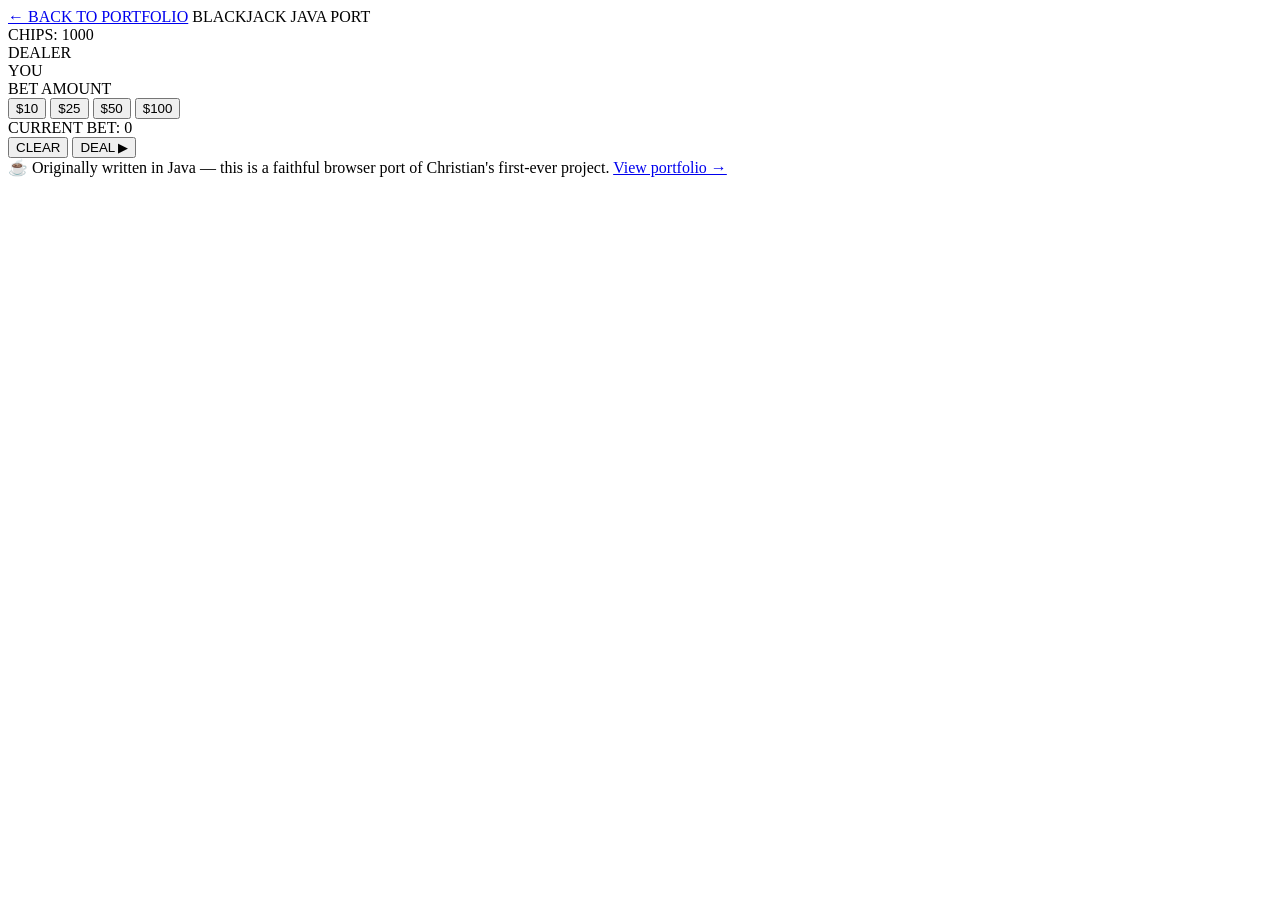
==== blackjack/index.html @ cd3cc762 "feat: add Blackjack game page HTML" ====
<!DOCTYPE html>
<html lang="en">
<head>
  <meta charset="UTF-8">
  <meta name="viewport" content="width=device-width, initial-scale=1.0">
  <title>Blackjack — Christian's Portfolio</title>
  <link rel="preconnect" href="https://fonts.googleapis.com">
  <link rel="preconnect" href="https://fonts.gstatic.com" crossorigin>
  <link href="https://fonts.googleapis.com/css2?family=Press+Start+2P&family=Rajdhani:wght@400;600;700&family=JetBrains+Mono:wght@400;700&display=swap" rel="stylesheet">
  <link rel="stylesheet" href="style.css">
</head>
<body>

  <div class="scanlines"></div>

  <!-- ── BACK NAV ── -->
  <div class="top-bar">
    <a href="../" class="back-btn">← BACK TO PORTFOLIO</a>
    <span class="top-title">BLACKJACK <span class="java-badge">JAVA PORT</span></span>
    <div class="top-credits">
      CHIPS: <span id="creditsDisplay">1000</span>
    </div>
  </div>

  <!-- ── TABLE ── -->
  <main class="table">

    <!-- ── DEALER ── -->
    <div class="zone dealer-zone">
      <div class="zone-label">DEALER <span id="dealerScore" class="score-badge"></span></div>
      <div class="hand" id="dealerHand"></div>
    </div>

    <!-- ── MESSAGE ── -->
    <div class="message-area">
      <div id="message" class="message"></div>
    </div>

    <!-- ── PLAYER ── -->
    <div class="zone player-zone">
      <div class="zone-label">YOU <span id="playerScore" class="score-badge"></span></div>
      <div class="hand" id="playerHand"></div>
    </div>

    <!-- ── BET / CONTROLS ── -->
    <div class="controls-wrap">

      <!-- Betting phase -->
      <div id="betPanel" class="panel">
        <div class="bet-row">
          <span class="panel-lbl">BET AMOUNT</span>
          <div class="chip-buttons">
            <button class="chip-btn" data-amount="10">$10</button>
            <button class="chip-btn" data-amount="25">$25</button>
            <button class="chip-btn" data-amount="50">$50</button>
            <button class="chip-btn" data-amount="100">$100</button>
          </div>
        </div>
        <div class="bet-display">
          CURRENT BET: <span id="betDisplay" class="bet-amount">0</span>
        </div>
        <div class="bet-actions">
          <button id="clearBetBtn" class="btn-game secondary">CLEAR</button>
          <button id="dealBtn" class="btn-game primary">DEAL ▶</button>
        </div>
      </div>

      <!-- Playing phase -->
      <div id="playPanel" class="panel" hidden>
        <div class="play-info">
          BET: <span id="currentBetDisplay" class="bet-amount"></span>
          &nbsp;|&nbsp;
          CHIPS: <span id="chipsInPlay" class="bet-amount"></span>
        </div>
        <div class="play-buttons">
          <button id="hitBtn"    class="btn-game primary">HIT</button>
          <button id="standBtn"  class="btn-game secondary">STAND</button>
          <button id="doubleBtn" class="btn-game double">DOUBLE</button>
        </div>
      </div>

      <!-- Result phase -->
      <div id="resultPanel" class="panel" hidden>
        <div id="resultMsg" class="result-msg"></div>
        <button id="newGameBtn" class="btn-game primary">NEW HAND ▶</button>
      </div>

    </div>

    <!-- ── JAVA NOTE ── -->
    <div class="java-note">
      <span class="note-icon">☕</span>
      <span>Originally written in Java — this is a faithful browser port of Christian's first-ever project.</span>
      <a href="../" class="note-link">View portfolio →</a>
    </div>

  </main>

  <script src="game.js"></script>
</body>
</html>
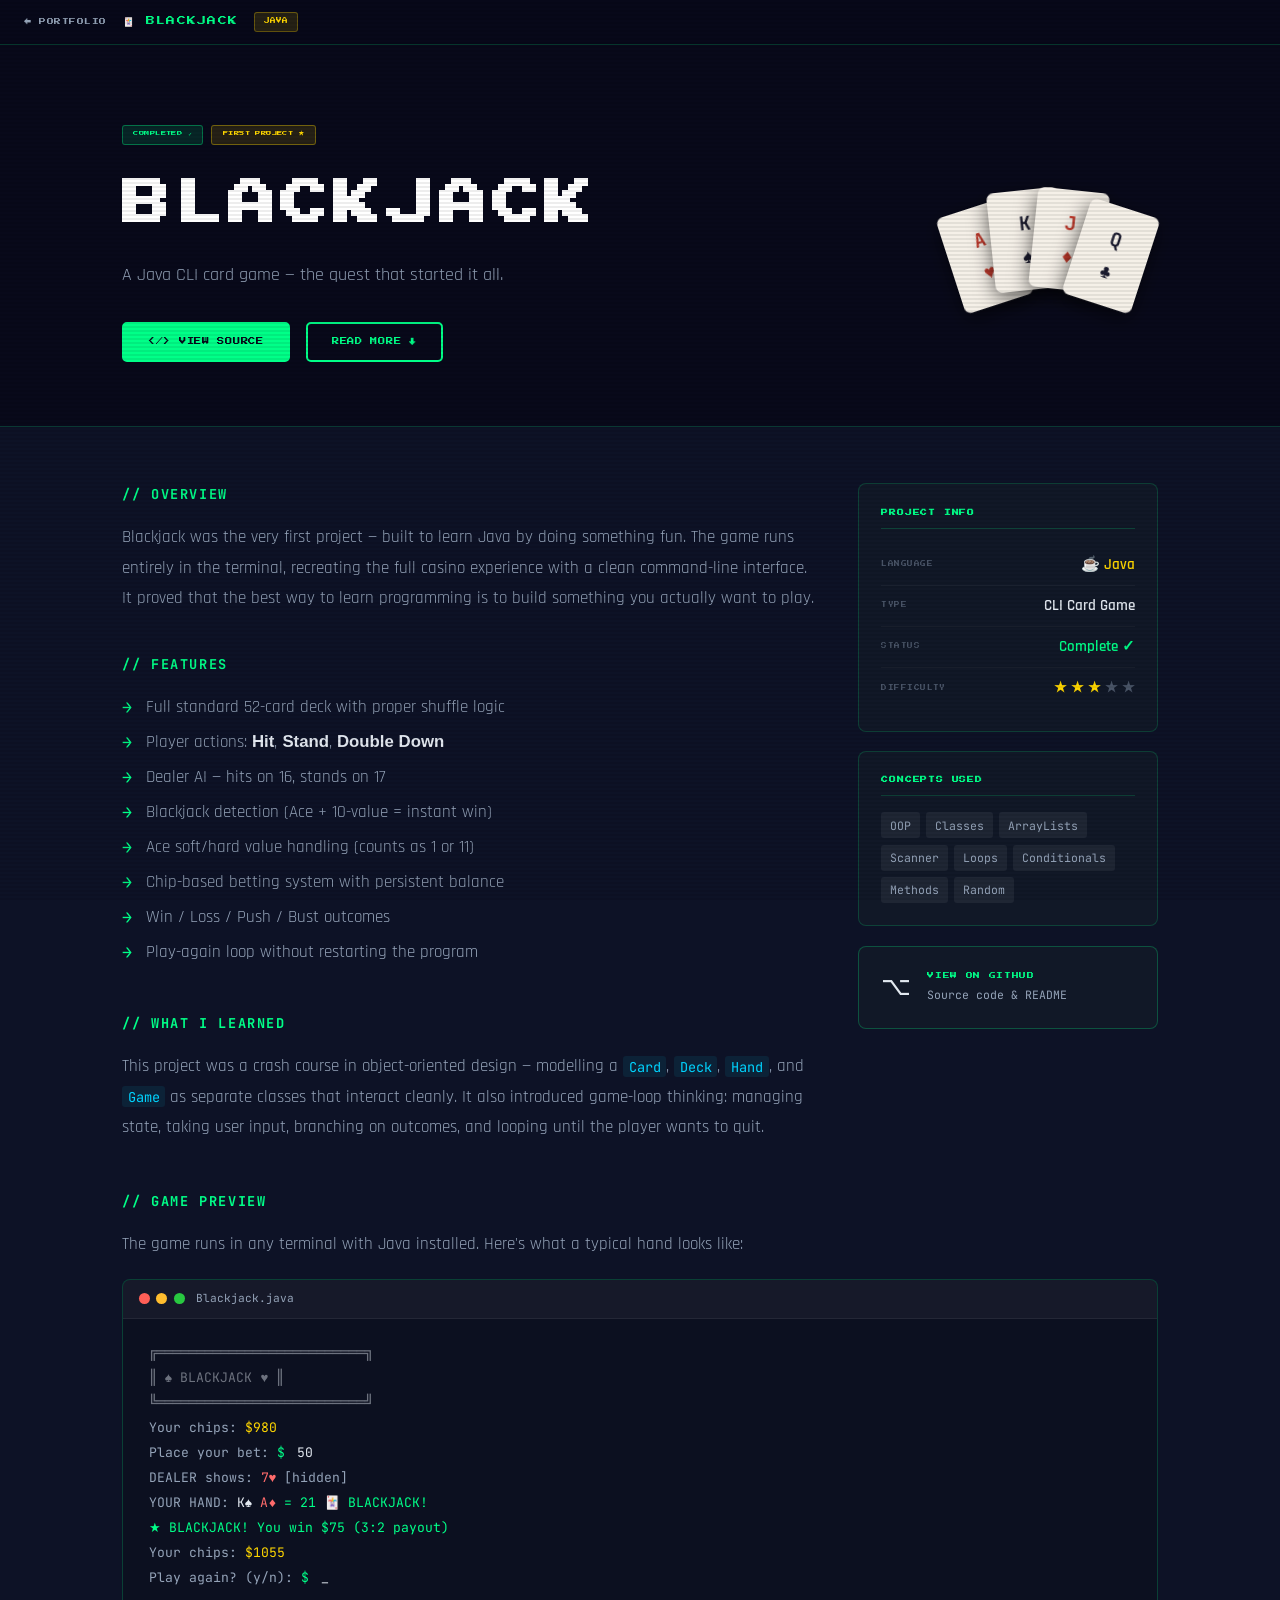
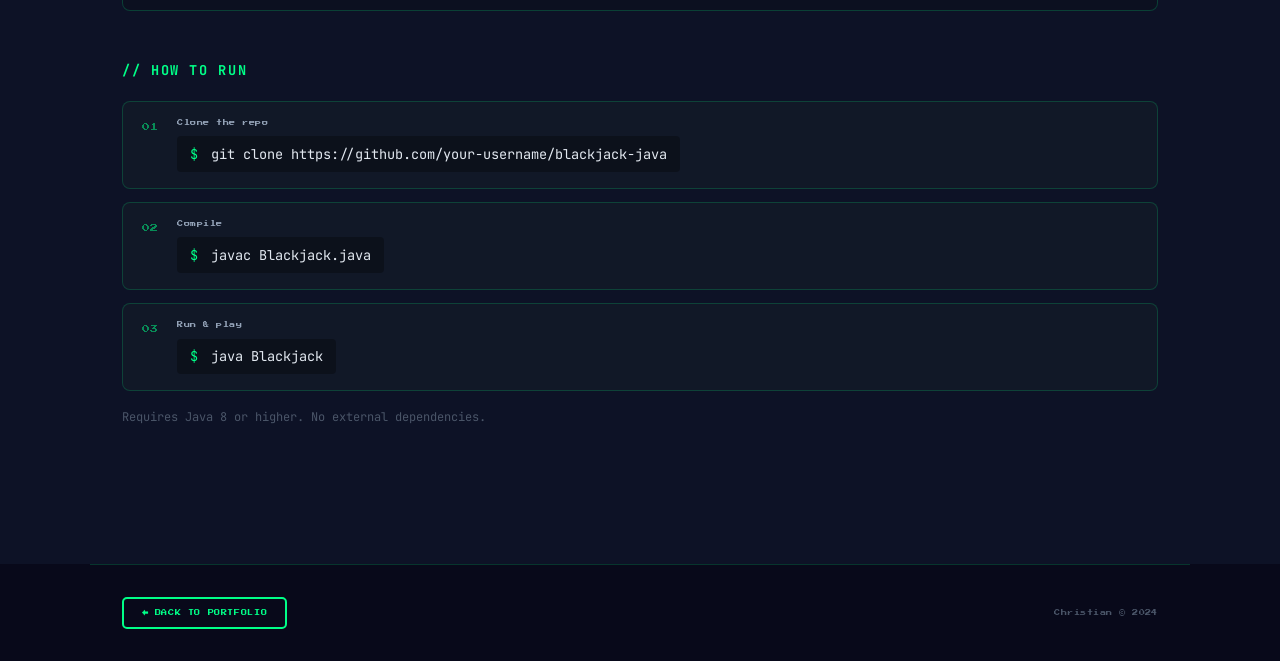
==== commit 834b0dc2: "feat: add Blackjack project showcase page with terminal demo and run instructions" ====
--- a/blackjack/index.html
+++ b/blackjack/index.html
@@ -13,89 +13,211 @@
 
   <div class="scanlines"></div>
 
-  <!-- ── BACK NAV ── -->
   <div class="top-bar">
-    <a href="../" class="back-btn">← BACK TO PORTFOLIO</a>
-    <span class="top-title">BLACKJACK <span class="java-badge">JAVA PORT</span></span>
-    <div class="top-credits">
-      CHIPS: <span id="creditsDisplay">1000</span>
-    </div>
+    <a href="../" class="back-btn">← PORTFOLIO</a>
+    <span class="top-title">🃏 BLACKJACK</span>
+    <span class="java-badge">JAVA</span>
   </div>
 
-  <!-- ── TABLE ── -->
-  <main class="table">
-
-    <!-- ── DEALER ── -->
-    <div class="zone dealer-zone">
-      <div class="zone-label">DEALER <span id="dealerScore" class="score-badge"></span></div>
-      <div class="hand" id="dealerHand"></div>
-    </div>
-
-    <!-- ── MESSAGE ── -->
-    <div class="message-area">
-      <div id="message" class="message"></div>
-    </div>
-
-    <!-- ── PLAYER ── -->
-    <div class="zone player-zone">
-      <div class="zone-label">YOU <span id="playerScore" class="score-badge"></span></div>
-      <div class="hand" id="playerHand"></div>
-    </div>
-
-    <!-- ── BET / CONTROLS ── -->
-    <div class="controls-wrap">
-
-      <!-- Betting phase -->
-      <div id="betPanel" class="panel">
-        <div class="bet-row">
-          <span class="panel-lbl">BET AMOUNT</span>
-          <div class="chip-buttons">
-            <button class="chip-btn" data-amount="10">$10</button>
-            <button class="chip-btn" data-amount="25">$25</button>
-            <button class="chip-btn" data-amount="50">$50</button>
-            <button class="chip-btn" data-amount="100">$100</button>
+  <main class="page">
+
+    <!-- ── HERO ── -->
+    <section class="proj-hero">
+      <div class="proj-hero-content">
+        <div class="status-row">
+          <span class="badge green">COMPLETED ✓</span>
+          <span class="badge gold">FIRST PROJECT ★</span>
+        </div>
+        <h1 class="proj-title">BLACKJACK</h1>
+        <p class="proj-sub">A Java CLI card game — the quest that started it all.</p>
+        <div class="proj-actions">
+          <a href="https://github.com" target="_blank" class="btn primary">&lt;/&gt; VIEW SOURCE</a>
+          <a href="#overview" class="btn outline">READ MORE ↓</a>
+        </div>
+      </div>
+      <div class="proj-hero-art">
+        <div class="card-fan">
+          <div class="fan-card" style="--r:-18deg; --tx:-50px; --c:#c0392b;">A<br>♥</div>
+          <div class="fan-card" style="--r:-6deg;  --tx:-16px; --c:#1a1a2e;">K<br>♠</div>
+          <div class="fan-card" style="--r: 6deg;  --tx: 16px; --c:#c0392b;">J<br>♦</div>
+          <div class="fan-card" style="--r: 18deg; --tx: 50px; --c:#1a1a2e;">Q<br>♣</div>
+        </div>
+      </div>
+    </section>
+
+    <!-- ── OVERVIEW ── -->
+    <section class="content-section" id="overview">
+      <div class="container">
+
+        <div class="detail-grid">
+          <div class="detail-main">
+
+            <div class="detail-block">
+              <h2 class="block-title">// OVERVIEW</h2>
+              <p class="block-text">
+                Blackjack was the very first project — built to learn Java by doing something fun.
+                The game runs entirely in the terminal, recreating the full casino experience with
+                a clean command-line interface. It proved that the best way to learn programming
+                is to build something you actually want to play.
+              </p>
+            </div>
+
+            <div class="detail-block">
+              <h2 class="block-title">// FEATURES</h2>
+              <ul class="feature-list">
+                <li>Full standard 52-card deck with proper shuffle logic</li>
+                <li>Player actions: <strong>Hit</strong>, <strong>Stand</strong>, <strong>Double Down</strong></li>
+                <li>Dealer AI — hits on 16, stands on 17</li>
+                <li>Blackjack detection (Ace + 10-value = instant win)</li>
+                <li>Ace soft/hard value handling (counts as 1 or 11)</li>
+                <li>Chip-based betting system with persistent balance</li>
+                <li>Win / Loss / Push / Bust outcomes</li>
+                <li>Play-again loop without restarting the program</li>
+              </ul>
+            </div>
+
+            <div class="detail-block">
+              <h2 class="block-title">// WHAT I LEARNED</h2>
+              <p class="block-text">
+                This project was a crash course in object-oriented design — modelling a
+                <code>Card</code>, <code>Deck</code>, <code>Hand</code>, and <code>Game</code>
+                as separate classes that interact cleanly. It also introduced game-loop thinking:
+                managing state, taking user input, branching on outcomes, and looping until the
+                player wants to quit.
+              </p>
+            </div>
+
           </div>
-        </div>
-        <div class="bet-display">
-          CURRENT BET: <span id="betDisplay" class="bet-amount">0</span>
-        </div>
-        <div class="bet-actions">
-          <button id="clearBetBtn" class="btn-game secondary">CLEAR</button>
-          <button id="dealBtn" class="btn-game primary">DEAL ▶</button>
-        </div>
+
+          <!-- ── SIDEBAR ── -->
+          <aside class="detail-sidebar">
+            <div class="info-card">
+              <h3 class="info-title">PROJECT INFO</h3>
+              <div class="info-row">
+                <span class="info-lbl">LANGUAGE</span>
+                <span class="info-val java-text">☕ Java</span>
+              </div>
+              <div class="info-row">
+                <span class="info-lbl">TYPE</span>
+                <span class="info-val">CLI Card Game</span>
+              </div>
+              <div class="info-row">
+                <span class="info-lbl">STATUS</span>
+                <span class="info-val green-text">Complete ✓</span>
+              </div>
+              <div class="info-row">
+                <span class="info-lbl">DIFFICULTY</span>
+                <span class="info-val">
+                  <span class="star filled">★</span>
+                  <span class="star filled">★</span>
+                  <span class="star filled">★</span>
+                  <span class="star">★</span>
+                  <span class="star">★</span>
+                </span>
+              </div>
+            </div>
+
+            <div class="info-card">
+              <h3 class="info-title">CONCEPTS USED</h3>
+              <div class="tag-cloud">
+                <span class="chip">OOP</span>
+                <span class="chip">Classes</span>
+                <span class="chip">ArrayLists</span>
+                <span class="chip">Scanner</span>
+                <span class="chip">Loops</span>
+                <span class="chip">Conditionals</span>
+                <span class="chip">Methods</span>
+                <span class="chip">Random</span>
+              </div>
+            </div>
+
+            <a href="https://github.com" target="_blank" class="github-cta">
+              <span class="gh-icon">⌥</span>
+              <div>
+                <div class="gh-title">VIEW ON GITHUB</div>
+                <div class="gh-sub">Source code & README</div>
+              </div>
+            </a>
+          </aside>
+        </div>
+
+        <!-- ── TERMINAL DEMO ── -->
+        <div class="detail-block">
+          <h2 class="block-title">// GAME PREVIEW</h2>
+          <p class="block-text" style="margin-bottom:1.2rem;">
+            The game runs in any terminal with Java installed.
+            Here's what a typical hand looks like:
+          </p>
+          <div class="terminal-box">
+            <div class="terminal-bar">
+              <span class="tdot red"></span>
+              <span class="tdot yellow"></span>
+              <span class="tdot green"></span>
+              <span class="tfile">Blackjack.java</span>
+            </div>
+            <div class="terminal-body">
+              <p><span class="t-out dim">╔══════════════════════════╗</span></p>
+              <p><span class="t-out dim">║   ♠  BLACKJACK  ♥        ║</span></p>
+              <p><span class="t-out dim">╚══════════════════════════╝</span></p>
+              <p><span class="t-out"></span></p>
+              <p><span class="t-out muted">Your chips: </span><span class="t-out gold">$980</span></p>
+              <p><span class="t-out muted">Place your bet: </span><span class="t-prompt">$ </span><span class="t-out">50</span></p>
+              <p><span class="t-out"></span></p>
+              <p><span class="t-out muted">DEALER shows: </span><span class="t-out red">7♥</span><span class="t-out muted">  [hidden]</span></p>
+              <p><span class="t-out muted">YOUR HAND:   </span><span class="t-out">K♠  </span><span class="t-out red">A♦</span><span class="t-out green">  = 21 🃏 BLACKJACK!</span></p>
+              <p><span class="t-out"></span></p>
+              <p><span class="t-out green">★ BLACKJACK! You win $75 (3:2 payout)</span></p>
+              <p><span class="t-out muted">Your chips: </span><span class="t-out gold">$1055</span></p>
+              <p><span class="t-out"></span></p>
+              <p><span class="t-out muted">Play again? (y/n): </span><span class="t-prompt">$ </span><span class="blink t-out">_</span></p>
+            </div>
+          </div>
+        </div>
+
+        <div class="how-to-run">
+          <h2 class="block-title">// HOW TO RUN</h2>
+          <div class="run-steps">
+            <div class="run-step">
+              <span class="step-num">01</span>
+              <div class="step-content">
+                <div class="step-title">Clone the repo</div>
+                <div class="code-line"><span class="t-prompt">$</span> git clone https://github.com/your-username/blackjack-java</div>
+              </div>
+            </div>
+            <div class="run-step">
+              <span class="step-num">02</span>
+              <div class="step-content">
+                <div class="step-title">Compile</div>
+                <div class="code-line"><span class="t-prompt">$</span> javac Blackjack.java</div>
+              </div>
+            </div>
+            <div class="run-step">
+              <span class="step-num">03</span>
+              <div class="step-content">
+                <div class="step-title">Run &amp; play</div>
+                <div class="code-line"><span class="t-prompt">$</span> java Blackjack</div>
+              </div>
+            </div>
+          </div>
+          <p class="run-note">Requires Java 8 or higher. No external dependencies.</p>
+        </div>
+
       </div>
-
-      <!-- Playing phase -->
-      <div id="playPanel" class="panel" hidden>
-        <div class="play-info">
-          BET: <span id="currentBetDisplay" class="bet-amount"></span>
-          &nbsp;|&nbsp;
-          CHIPS: <span id="chipsInPlay" class="bet-amount"></span>
-        </div>
-        <div class="play-buttons">
-          <button id="hitBtn"    class="btn-game primary">HIT</button>
-          <button id="standBtn"  class="btn-game secondary">STAND</button>
-          <button id="doubleBtn" class="btn-game double">DOUBLE</button>
-        </div>
-      </div>
-
-      <!-- Result phase -->
-      <div id="resultPanel" class="panel" hidden>
-        <div id="resultMsg" class="result-msg"></div>
-        <button id="newGameBtn" class="btn-game primary">NEW HAND ▶</button>
-      </div>
-
-    </div>
-
-    <!-- ── JAVA NOTE ── -->
-    <div class="java-note">
-      <span class="note-icon">☕</span>
-      <span>Originally written in Java — this is a faithful browser port of Christian's first-ever project.</span>
-      <a href="../" class="note-link">View portfolio →</a>
-    </div>
+    </section>
+
+    <!-- ── FOOTER ── -->
+    <footer class="proj-footer">
+      <a href="../" class="btn outline btn-sm">← BACK TO PORTFOLIO</a>
+      <span class="footer-text">Christian &copy; 2024</span>
+    </footer>
 
   </main>
 
-  <script src="game.js"></script>
+  <script>
+    // Stagger the fan cards in on load
+    document.querySelectorAll('.fan-card').forEach((c, i) => {
+      c.style.animationDelay = (i * 0.1) + 's';
+    });
+  </script>
 </body>
 </html>
--- a/blackjack/style.css
+++ b/blackjack/style.css
@@ -0,0 +1,475 @@
+/* ───────────────────────────────
+   TOKENS
+─────────────────────────────── */
+:root {
+  --bg:       #08091a;
+  --bg2:      #0d1226;
+  --panel:    #111827;
+  --border:   rgba(0,255,136,.18);
+  --green:    #00ff88;
+  --gold:     #ffd700;
+  --red:      #ff4757;
+  --cyan:     #00d4ff;
+  --text:     #e2e8f0;
+  --muted:    #94a3b8;
+  --dim:      #4a5568;
+  --font-px:  'Press Start 2P', monospace;
+  --font-body:'Rajdhani', sans-serif;
+  --font-mono:'JetBrains Mono', monospace;
+}
+
+/* ───────────────────────────────
+   BASE
+─────────────────────────────── */
+*, *::before, *::after { box-sizing: border-box; margin: 0; padding: 0; }
+html { scroll-behavior: smooth; }
+
+body {
+  background: var(--bg);
+  color: var(--text);
+  font-family: var(--font-body);
+  font-size: 17px;
+  line-height: 1.7;
+}
+
+a { color: inherit; text-decoration: none; }
+
+::-webkit-scrollbar { width: 6px; }
+::-webkit-scrollbar-track { background: var(--bg2); }
+::-webkit-scrollbar-thumb { background: var(--green); border-radius: 3px; }
+
+.scanlines {
+  position: fixed;
+  inset: 0;
+  background: repeating-linear-gradient(
+    to bottom,
+    transparent 0, transparent 2px,
+    rgba(0,0,0,.07) 2px, rgba(0,0,0,.07) 4px
+  );
+  pointer-events: none;
+  z-index: 9000;
+}
+
+/* ───────────────────────────────
+   ANIMATIONS
+─────────────────────────────── */
+@keyframes blink   { 0%,100%{opacity:1} 50%{opacity:0} }
+@keyframes dealIn  {
+  from { opacity:0; transform: rotate(var(--r)) translateX(var(--tx)) translateY(-40px) scale(.8); }
+  to   { opacity:1; transform: rotate(var(--r)) translateX(var(--tx)) scale(1); }
+}
+@keyframes slideUp { from{opacity:0;transform:translateY(24px)} to{opacity:1;transform:translateY(0)} }
+
+/* ───────────────────────────────
+   TOP BAR
+─────────────────────────────── */
+.top-bar {
+  position: sticky;
+  top: 0;
+  display: flex;
+  align-items: center;
+  gap: 1rem;
+  padding: .75rem 1.5rem;
+  background: rgba(8,9,26,.92);
+  border-bottom: 1px solid var(--border);
+  backdrop-filter: blur(10px);
+  z-index: 100;
+}
+.back-btn {
+  font-family: var(--font-px);
+  font-size: .42rem;
+  color: var(--muted);
+  letter-spacing: .08em;
+  transition: color .2s;
+}
+.back-btn:hover { color: var(--green); }
+
+.top-title {
+  font-family: var(--font-px);
+  font-size: .55rem;
+  color: var(--green);
+  letter-spacing: .15em;
+}
+.java-badge {
+  font-family: var(--font-px);
+  font-size: .35rem;
+  background: rgba(255,215,0,.12);
+  color: var(--gold);
+  border: 1px solid rgba(255,215,0,.3);
+  padding: .25rem .55rem;
+  border-radius: 3px;
+}
+
+/* ───────────────────────────────
+   BUTTONS
+─────────────────────────────── */
+.btn {
+  font-family: var(--font-px);
+  font-size: .45rem;
+  letter-spacing: .1em;
+  padding: .75rem 1.5rem;
+  border-radius: 5px;
+  border: 2px solid transparent;
+  cursor: pointer;
+  display: inline-block;
+  transition: box-shadow .2s, transform .15s, background .15s;
+}
+.btn:active { transform: scale(.96); }
+.btn-sm { font-size: .38rem; padding: .55rem 1.1rem; }
+
+.btn.primary {
+  background: var(--green);
+  color: #08091a;
+  border-color: var(--green);
+}
+.btn.primary:hover { box-shadow: 0 0 20px rgba(0,255,136,.6); }
+
+.btn.outline {
+  background: transparent;
+  color: var(--green);
+  border-color: var(--green);
+}
+.btn.outline:hover { background: rgba(0,255,136,.08); }
+
+/* ───────────────────────────────
+   HERO
+─────────────────────────────── */
+.proj-hero {
+  display: flex;
+  align-items: center;
+  justify-content: space-between;
+  gap: 2rem;
+  padding: 5rem 2rem 4rem;
+  max-width: 1100px;
+  margin: 0 auto;
+  flex-wrap: wrap;
+}
+
+.status-row { display: flex; gap: .5rem; margin-bottom: 1.2rem; flex-wrap: wrap; }
+
+.badge {
+  font-family: var(--font-px);
+  font-size: .33rem;
+  letter-spacing: .08em;
+  padding: .3rem .65rem;
+  border-radius: 3px;
+  display: inline-block;
+}
+.badge.green { background: rgba(0,255,136,.12); color: var(--green); border: 1px solid rgba(0,255,136,.35); }
+.badge.gold  { background: rgba(255,215,0,.12);  color: var(--gold);  border: 1px solid rgba(255,215,0,.35); }
+
+.proj-title {
+  font-family: var(--font-px);
+  font-size: clamp(1.5rem, 5vw, 3rem);
+  color: #fff;
+  letter-spacing: .1em;
+  margin-bottom: .8rem;
+}
+.proj-sub {
+  font-size: 1.15rem;
+  color: var(--muted);
+  margin-bottom: 2rem;
+}
+.proj-actions { display: flex; gap: 1rem; flex-wrap: wrap; }
+
+/* Card fan art */
+.proj-hero-art {
+  flex-shrink: 0;
+  display: flex;
+  align-items: center;
+  justify-content: center;
+  width: 220px;
+  height: 160px;
+  position: relative;
+}
+
+.card-fan {
+  position: relative;
+  width: 80px;
+  height: 110px;
+}
+.fan-card {
+  position: absolute;
+  width: 72px;
+  height: 100px;
+  background: #f5f0e8;
+  border-radius: 7px;
+  display: flex;
+  flex-direction: column;
+  align-items: center;
+  justify-content: center;
+  gap: .3rem;
+  font-family: var(--font-mono);
+  font-size: 1.2rem;
+  font-weight: 700;
+  color: var(--c);
+  transform-origin: bottom center;
+  transform: rotate(var(--r)) translateX(var(--tx));
+  box-shadow: 0 6px 20px rgba(0,0,0,.6), 0 1px 0 rgba(255,255,255,.1);
+  animation: dealIn .5s cubic-bezier(.22,1,.36,1) both;
+  top: 0; left: 4px;
+}
+
+/* ───────────────────────────────
+   CONTENT
+─────────────────────────────── */
+.content-section {
+  padding: 0 0 5rem;
+  background: var(--bg2);
+  border-top: 1px solid var(--border);
+}
+.container {
+  max-width: 1100px;
+  margin: 0 auto;
+  padding: 3.5rem 2rem;
+}
+
+.detail-grid {
+  display: grid;
+  grid-template-columns: 1fr 300px;
+  gap: 2.5rem;
+  margin-bottom: 3rem;
+}
+.detail-main { display: flex; flex-direction: column; gap: 2.5rem; }
+
+.detail-block { }
+.block-title {
+  font-family: var(--font-mono);
+  font-size: .85rem;
+  color: var(--green);
+  letter-spacing: .12em;
+  margin-bottom: 1rem;
+}
+.block-text {
+  color: var(--muted);
+  line-height: 1.8;
+  font-size: 1.05rem;
+}
+.block-text code {
+  font-family: var(--font-mono);
+  font-size: .85rem;
+  color: var(--cyan);
+  background: rgba(0,212,255,.08);
+  padding: .1rem .35rem;
+  border-radius: 3px;
+}
+
+.feature-list {
+  list-style: none;
+  color: var(--muted);
+  font-size: 1.05rem;
+  line-height: 1.8;
+}
+.feature-list li {
+  padding-left: 1.5rem;
+  position: relative;
+  margin-bottom: .3rem;
+}
+.feature-list li::before {
+  content: '→';
+  position: absolute;
+  left: 0;
+  color: var(--green);
+  font-family: var(--font-mono);
+}
+.feature-list strong { color: var(--text); }
+
+/* ───────────────────────────────
+   SIDEBAR
+─────────────────────────────── */
+.detail-sidebar { display: flex; flex-direction: column; gap: 1.2rem; }
+
+.info-card {
+  background: var(--panel);
+  border: 1px solid var(--border);
+  border-radius: 8px;
+  padding: 1.4rem;
+}
+.info-title {
+  font-family: var(--font-px);
+  font-size: .42rem;
+  color: var(--green);
+  letter-spacing: .12em;
+  margin-bottom: 1rem;
+  padding-bottom: .6rem;
+  border-bottom: 1px solid var(--border);
+}
+.info-row {
+  display: flex;
+  justify-content: space-between;
+  align-items: center;
+  padding: .45rem 0;
+  border-bottom: 1px solid rgba(255,255,255,.04);
+}
+.info-row:last-child { border-bottom: none; }
+.info-lbl {
+  font-family: var(--font-px);
+  font-size: .35rem;
+  color: var(--dim);
+  letter-spacing: .08em;
+}
+.info-val { font-family: var(--font-body); font-weight: 600; font-size: .95rem; }
+.java-text  { color: var(--gold); }
+.green-text { color: var(--green); }
+
+.star       { color: var(--dim); font-size: .9rem; }
+.star.filled { color: var(--gold); }
+
+.tag-cloud { display: flex; flex-wrap: wrap; gap: .4rem; }
+.chip {
+  font-family: var(--font-mono);
+  font-size: .72rem;
+  padding: .2rem .55rem;
+  background: rgba(255,255,255,.06);
+  color: var(--muted);
+  border-radius: 3px;
+}
+
+.github-cta {
+  display: flex;
+  align-items: center;
+  gap: 1rem;
+  background: var(--panel);
+  border: 1px solid rgba(0,255,136,.25);
+  border-radius: 8px;
+  padding: 1.2rem 1.4rem;
+  transition: border-color .2s, box-shadow .2s;
+}
+.github-cta:hover {
+  border-color: var(--green);
+  box-shadow: 0 0 20px rgba(0,255,136,.15);
+}
+.gh-icon { font-size: 1.6rem; }
+.gh-title {
+  font-family: var(--font-px);
+  font-size: .42rem;
+  color: var(--green);
+  letter-spacing: .1em;
+  margin-bottom: .25rem;
+}
+.gh-sub { font-family: var(--font-mono); font-size: .72rem; color: var(--muted); }
+
+/* ───────────────────────────────
+   TERMINAL
+─────────────────────────────── */
+.terminal-box {
+  background: #0c1020;
+  border: 1px solid rgba(0,255,136,.2);
+  border-radius: 8px;
+  overflow: hidden;
+}
+.terminal-bar {
+  display: flex;
+  align-items: center;
+  gap: .4rem;
+  background: rgba(255,255,255,.04);
+  padding: .6rem 1rem;
+  border-bottom: 1px solid rgba(255,255,255,.06);
+}
+.tdot { width: 11px; height: 11px; border-radius: 50%; display: inline-block; }
+.tdot.red    { background: #ff5f57; }
+.tdot.yellow { background: #ffbd2e; }
+.tdot.green  { background: #28c840; }
+.tfile { font-family: var(--font-mono); font-size: .7rem; color: var(--muted); margin-left: .3rem; }
+
+.terminal-body {
+  padding: 1.4rem 1.6rem 1.2rem;
+  font-family: var(--font-mono);
+  font-size: .82rem;
+  line-height: 1.9;
+}
+.terminal-body p { margin: 0; }
+.t-prompt { color: var(--green); margin-right: .3rem; }
+.t-out    { }
+.t-out.dim  { opacity: .45; }
+.t-out.muted { color: var(--muted); }
+.t-out.gold  { color: var(--gold); }
+.t-out.red   { color: #ff6b6b; }
+.t-out.green { color: var(--green); }
+.blink { animation: blink 1s step-start infinite; }
+
+/* ───────────────────────────────
+   HOW TO RUN
+─────────────────────────────── */
+.how-to-run { margin-top: 3rem; }
+
+.run-steps {
+  display: flex;
+  flex-direction: column;
+  gap: .8rem;
+  margin: 1.2rem 0 1rem;
+}
+.run-step {
+  display: flex;
+  align-items: flex-start;
+  gap: 1.2rem;
+  background: var(--panel);
+  border: 1px solid var(--border);
+  border-radius: 8px;
+  padding: 1rem 1.2rem;
+}
+.step-num {
+  font-family: var(--font-px);
+  font-size: .5rem;
+  color: var(--green);
+  opacity: .5;
+  flex-shrink: 0;
+  padding-top: .15rem;
+}
+.step-title {
+  font-family: var(--font-px);
+  font-size: .38rem;
+  color: var(--muted);
+  letter-spacing: .08em;
+  margin-bottom: .5rem;
+}
+.code-line {
+  font-family: var(--font-mono);
+  font-size: .85rem;
+  color: var(--text);
+  background: rgba(0,0,0,.3);
+  padding: .4rem .8rem;
+  border-radius: 4px;
+}
+.run-note {
+  font-family: var(--font-mono);
+  font-size: .75rem;
+  color: var(--dim);
+  margin-top: .8rem;
+}
+
+/* ───────────────────────────────
+   FOOTER
+─────────────────────────────── */
+.proj-footer {
+  display: flex;
+  align-items: center;
+  justify-content: space-between;
+  padding: 2rem;
+  border-top: 1px solid var(--border);
+  max-width: 1100px;
+  margin: 0 auto;
+}
+.footer-text {
+  font-family: var(--font-px);
+  font-size: .38rem;
+  color: var(--dim);
+  letter-spacing: .08em;
+}
+
+/* ───────────────────────────────
+   RESPONSIVE
+─────────────────────────────── */
+@media (max-width: 860px) {
+  .detail-grid { grid-template-columns: 1fr; }
+  .detail-sidebar { flex-direction: row; flex-wrap: wrap; }
+  .info-card, .github-cta { flex: 1 1 260px; }
+}
+
+@media (max-width: 600px) {
+  .proj-hero { padding: 3rem 1.2rem 2.5rem; }
+  .proj-hero-art { display: none; }
+  .container { padding: 2rem 1.2rem; }
+  .run-step { flex-direction: column; gap: .5rem; }
+  .proj-footer { flex-direction: column; gap: 1rem; text-align: center; }
+}
